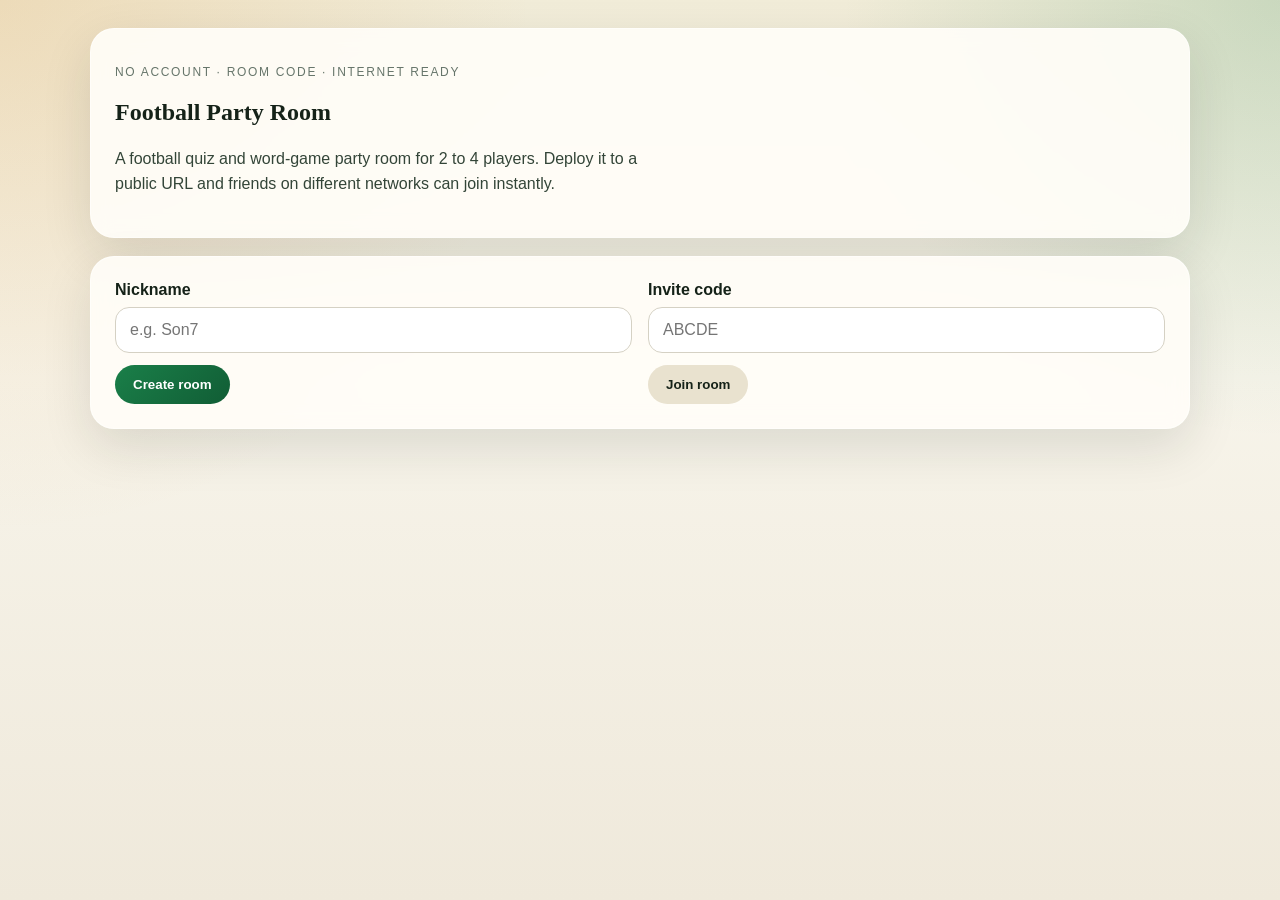
==== static/index.html @ c0b06896 "Initial upload Initial upload" ====
<!doctype html>
<html lang="en">
  <head>
    <meta charset="utf-8" />
    <meta name="viewport" content="width=device-width, initial-scale=1" />
    <title>Football Party Room</title>
    <link rel="stylesheet" href="/static/styles.css" />
  </head>
  <body>
    <main class="shell">
      <section class="hero card">
        <p class="eyebrow">No account · Room code · Internet ready</p>
        <h1>Football Party Room</h1>
        <p class="subtitle">
          A football quiz and word-game party room for 2 to 4 players.
          Deploy it to a public URL and friends on different networks can join instantly.
        </p>
      </section>

      <section id="entryCard" class="card grid-two">
        <div>
          <label for="nickname">Nickname</label>
          <input id="nickname" maxlength="18" placeholder="e.g. Son7" />
          <button id="createBtn" class="primary">Create room</button>
        </div>
        <div>
          <label for="roomCode">Invite code</label>
          <input id="roomCode" maxlength="5" placeholder="ABCDE" />
          <button id="joinBtn">Join room</button>
        </div>
      </section>

      <section id="gameCard" class="card hidden">
        <div class="topline">
          <div>
            <p class="small">ROOM CODE</p>
            <h2 id="roomLabel">-----</h2>
          </div>
          <div class="statusbox">
            <p class="small">STATUS</p>
            <strong id="phaseLabel">Lobby</strong>
          </div>
        </div>

        <div class="banner">
          <span id="syncLabel">Waiting for sync</span>
          <span id="messageLabel">The host can start once everyone joins.</span>
        </div>

        <div class="card-lite">
          <div>
            <p class="small">INVITE LINK</p>
            <strong id="inviteLink">Pending</strong>
            <p id="ttlLabel" class="muted">Room lifetime will appear here.</p>
          </div>
          <button id="copyInviteBtn">Copy invite link</button>
        </div>

        <div class="grid-two">
          <div class="panel">
            <h3>Players</h3>
            <div id="playersList" class="players"></div>
            <div id="hostControls" class="controls hidden">
              <button id="startBtn" class="primary">Start game</button>
              <button id="revealBtn">Reveal answer</button>
              <button id="nextBtn">Next round</button>
              <button id="resetBtn">New game</button>
            </div>
          </div>

          <div class="panel">
            <h3>Round</h3>
            <div id="roundBox" class="round empty">The game has not started yet.</div>
            <div id="answerBox" class="answerbox hidden">
              <label for="answerInput">Answer</label>
              <input id="answerInput" maxlength="40" placeholder="Enter your answer" />
              <button id="submitBtn" class="primary">Submit</button>
            </div>
          </div>
        </div>
      </section>
    </main>

    <script src="/static/app.js"></script>
  </body>
  </html>
---- static/styles.css ----
:root {
  --bg: #f7f4ea;
  --card: #fffdf8;
  --ink: #152218;
  --muted: #66756a;
  --line: #d5d1c4;
  --accent: #1a7f49;
  --accent-2: #d98d2b;
  --danger: #b14435;
  --shadow: 0 18px 50px rgba(21, 34, 24, 0.12);
}

* {
  box-sizing: border-box;
}

body {
  margin: 0;
  font-family: "Segoe UI", "Malgun Gothic", sans-serif;
  color: var(--ink);
  background:
    radial-gradient(circle at top left, rgba(217, 141, 43, 0.18), transparent 34%),
    radial-gradient(circle at top right, rgba(26, 127, 73, 0.18), transparent 28%),
    linear-gradient(180deg, #f1ecd8 0%, var(--bg) 42%, #efe9db 100%);
  min-height: 100vh;
}

.shell {
  width: min(1100px, calc(100vw - 32px));
  margin: 0 auto;
  padding: 28px 0 40px;
}

.card {
  background: rgba(255, 253, 248, 0.92);
  border: 1px solid rgba(255, 255, 255, 0.55);
  border-radius: 24px;
  box-shadow: var(--shadow);
  padding: 24px;
  margin-bottom: 18px;
  backdrop-filter: blur(10px);
}

.hero h1,
.panel h3,
.round h4,
#roomLabel {
  font-family: Georgia, "Times New Roman", serif;
}

.eyebrow,
.small {
  text-transform: uppercase;
  letter-spacing: 0.14em;
  color: var(--muted);
  font-size: 12px;
}

.subtitle {
  max-width: 62ch;
  line-height: 1.6;
  color: #334538;
}

.grid-two {
  display: grid;
  grid-template-columns: repeat(2, minmax(0, 1fr));
  gap: 16px;
}

label {
  display: block;
  font-weight: 700;
  margin-bottom: 8px;
}

input {
  width: 100%;
  border: 1px solid var(--line);
  background: #fff;
  border-radius: 14px;
  padding: 13px 14px;
  font-size: 16px;
  margin-bottom: 12px;
}

button {
  border: 0;
  border-radius: 999px;
  padding: 12px 18px;
  font-weight: 700;
  cursor: pointer;
  background: #e9e2cf;
  color: var(--ink);
}

button.primary {
  background: linear-gradient(135deg, var(--accent) 0%, #115d35 100%);
  color: #fff;
}

.hidden {
  display: none;
}

.topline,
.banner,
.player,
.submission {
  display: flex;
  align-items: center;
  justify-content: space-between;
  gap: 12px;
}

.banner {
  background: linear-gradient(135deg, rgba(26, 127, 73, 0.1), rgba(217, 141, 43, 0.14));
  border-radius: 18px;
  padding: 14px 16px;
  margin: 18px 0;
  flex-wrap: wrap;
}

.card-lite {
  display: flex;
  align-items: center;
  justify-content: space-between;
  gap: 16px;
  padding: 16px 18px;
  margin-bottom: 18px;
  border: 1px solid var(--line);
  border-radius: 18px;
  background: rgba(255, 255, 255, 0.72);
}

.statusbox {
  text-align: right;
}

.panel {
  border: 1px solid var(--line);
  border-radius: 18px;
  padding: 18px;
  background: rgba(255, 255, 255, 0.65);
}

.players,
.submissions,
.controls {
  display: grid;
  gap: 10px;
}

.player,
.submission {
  border: 1px solid var(--line);
  border-radius: 14px;
  padding: 12px 14px;
  background: #fff;
}

.player.me {
  border-color: var(--accent);
}

.player.host {
  background: #f0f7f3;
}

.round {
  min-height: 240px;
  border-radius: 18px;
  padding: 18px;
  background: linear-gradient(180deg, rgba(255,255,255,0.95), rgba(242, 239, 230, 0.9));
  border: 1px solid var(--line);
}

.round.empty {
  display: grid;
  place-items: center;
  color: var(--muted);
}

.options {
  display: flex;
  flex-wrap: wrap;
  gap: 8px;
  margin: 14px 0;
}

.option {
  padding: 8px 12px;
  border-radius: 999px;
  background: #efe7d3;
  border: 0;
  font: inherit;
}

.answerbox {
  margin-top: 14px;
}

.hint,
.reveal p {
  color: #425548;
  line-height: 1.5;
}

.muted {
  color: var(--muted);
  margin: 8px 0 0;
}

.submission.correct {
  background: #edf8f1;
}

.submission.wrong {
  background: #fbefec;
}

#syncLabel.bad {
  color: var(--danger);
}

@media (max-width: 760px) {
  .grid-two {
    grid-template-columns: 1fr;
  }

  .topline {
    align-items: flex-start;
    flex-direction: column;
  }

  .card-lite {
    align-items: flex-start;
    flex-direction: column;
  }

  .statusbox {
    text-align: left;
  }
}
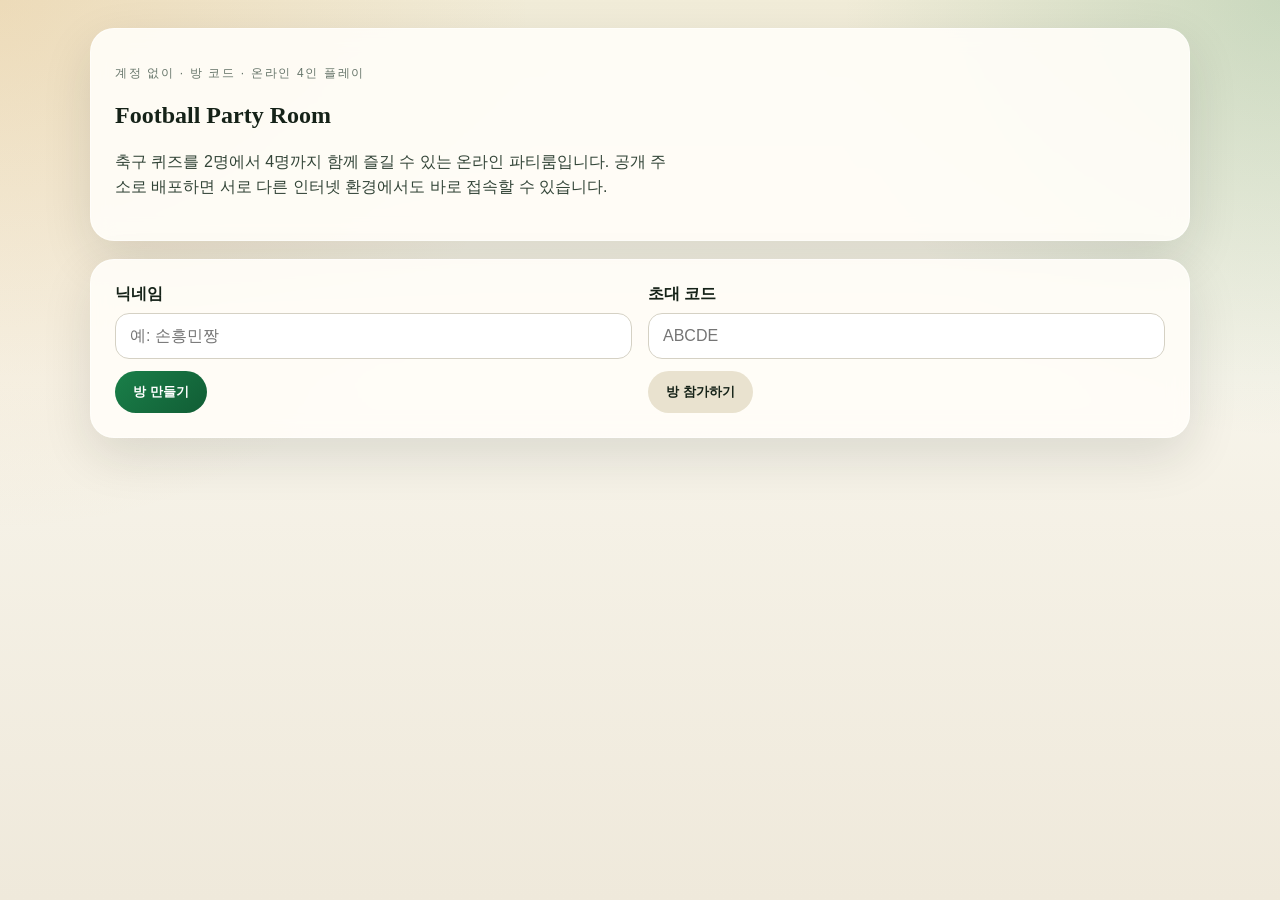
==== commit 91afe684: "Add files via upload 한글화 및 4지선다 UI 개선" ====
--- a/static/index.html
+++ b/static/index.html
@@ -1,5 +1,5 @@
 <!doctype html>
-<html lang="en">
+<html lang="ko">
   <head>
     <meta charset="utf-8" />
     <meta name="viewport" content="width=device-width, initial-scale=1" />
@@ -9,24 +9,24 @@
   <body>
     <main class="shell">
       <section class="hero card">
-        <p class="eyebrow">No account · Room code · Internet ready</p>
+        <p class="eyebrow">계정 없이 · 방 코드 · 온라인 4인 플레이</p>
         <h1>Football Party Room</h1>
         <p class="subtitle">
-          A football quiz and word-game party room for 2 to 4 players.
-          Deploy it to a public URL and friends on different networks can join instantly.
+          축구 퀴즈를 2명에서 4명까지 함께 즐길 수 있는 온라인 파티룸입니다.
+          공개 주소로 배포하면 서로 다른 인터넷 환경에서도 바로 접속할 수 있습니다.
         </p>
       </section>
 
       <section id="entryCard" class="card grid-two">
         <div>
-          <label for="nickname">Nickname</label>
-          <input id="nickname" maxlength="18" placeholder="e.g. Son7" />
-          <button id="createBtn" class="primary">Create room</button>
+          <label for="nickname">닉네임</label>
+          <input id="nickname" maxlength="18" placeholder="예: 손흥민짱" />
+          <button id="createBtn" class="primary">방 만들기</button>
         </div>
         <div>
-          <label for="roomCode">Invite code</label>
+          <label for="roomCode">초대 코드</label>
           <input id="roomCode" maxlength="5" placeholder="ABCDE" />
-          <button id="joinBtn">Join room</button>
+          <button id="joinBtn">방 참가하기</button>
         </div>
       </section>
 
@@ -37,44 +37,44 @@
             <h2 id="roomLabel">-----</h2>
           </div>
           <div class="statusbox">
-            <p class="small">STATUS</p>
-            <strong id="phaseLabel">Lobby</strong>
+            <p class="small">상태</p>
+            <strong id="phaseLabel">로비</strong>
           </div>
         </div>
 
         <div class="banner">
-          <span id="syncLabel">Waiting for sync</span>
-          <span id="messageLabel">The host can start once everyone joins.</span>
+          <span id="syncLabel">동기화 대기 중</span>
+          <span id="messageLabel">방장이 시작하면 게임이 열립니다.</span>
         </div>
 
         <div class="card-lite">
           <div>
-            <p class="small">INVITE LINK</p>
-            <strong id="inviteLink">Pending</strong>
-            <p id="ttlLabel" class="muted">Room lifetime will appear here.</p>
+            <p class="small">초대 링크</p>
+            <strong id="inviteLink">생성 대기 중</strong>
+            <p id="ttlLabel" class="muted">방 유지 시간이 여기에 표시됩니다.</p>
           </div>
-          <button id="copyInviteBtn">Copy invite link</button>
+          <button id="copyInviteBtn">초대 링크 복사</button>
         </div>
 
         <div class="grid-two">
           <div class="panel">
-            <h3>Players</h3>
+            <h3>플레이어</h3>
             <div id="playersList" class="players"></div>
             <div id="hostControls" class="controls hidden">
-              <button id="startBtn" class="primary">Start game</button>
-              <button id="revealBtn">Reveal answer</button>
-              <button id="nextBtn">Next round</button>
-              <button id="resetBtn">New game</button>
+              <button id="startBtn" class="primary">게임 시작</button>
+              <button id="revealBtn">정답 공개</button>
+              <button id="nextBtn">다음 라운드</button>
+              <button id="resetBtn">새 게임</button>
             </div>
           </div>
 
           <div class="panel">
-            <h3>Round</h3>
-            <div id="roundBox" class="round empty">The game has not started yet.</div>
+            <h3>라운드</h3>
+            <div id="roundBox" class="round empty">게임이 아직 시작되지 않았습니다.</div>
             <div id="answerBox" class="answerbox hidden">
-              <label for="answerInput">Answer</label>
-              <input id="answerInput" maxlength="40" placeholder="Enter your answer" />
-              <button id="submitBtn" class="primary">Submit</button>
+              <label for="answerInput">정답</label>
+              <input id="answerInput" maxlength="40" placeholder="정답 입력" />
+              <button id="submitBtn" class="primary">제출</button>
             </div>
           </div>
         </div>
--- a/static/styles.css
+++ b/static/styles.css
@@ -182,18 +182,31 @@
 }
 
 .options {
-  display: flex;
-  flex-wrap: wrap;
+  display: grid;
+  grid-template-columns: repeat(2, minmax(0, 1fr));
   gap: 8px;
   margin: 14px 0;
 }
 
 .option {
-  padding: 8px 12px;
-  border-radius: 999px;
+  width: 100%;
+  padding: 12px 14px;
+  border-radius: 16px;
   background: #efe7d3;
   border: 0;
   font: inherit;
+  text-align: left;
+  transition: transform 120ms ease, background-color 120ms ease;
+}
+
+.option:hover:not(:disabled) {
+  background: #e4d8bb;
+  transform: translateY(-1px);
+}
+
+.option.locked {
+  cursor: default;
+  opacity: 0.72;
 }
 
 .answerbox {
@@ -228,6 +241,10 @@
     grid-template-columns: 1fr;
   }
 
+  .options {
+    grid-template-columns: 1fr;
+  }
+
   .topline {
     align-items: flex-start;
     flex-direction: column;
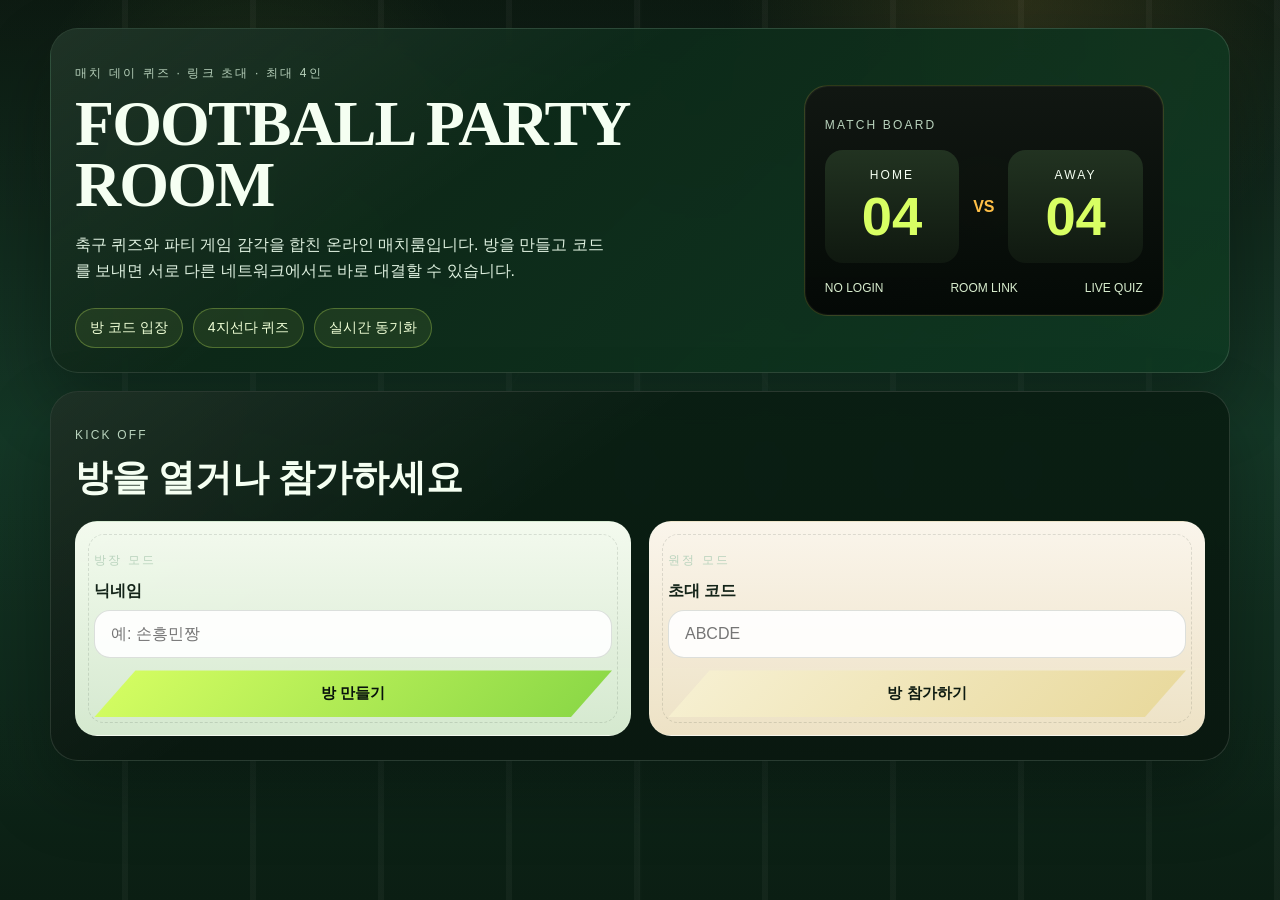
==== commit cd8d4e0e: "Add files via upload 축구 경기장 테마 디자인 적용 및 UI 정리" ====
--- a/static/index.html
+++ b/static/index.html
@@ -9,72 +9,119 @@
   <body>
     <main class="shell">
       <section class="hero card">
-        <p class="eyebrow">계정 없이 · 방 코드 · 온라인 4인 플레이</p>
-        <h1>Football Party Room</h1>
-        <p class="subtitle">
-          축구 퀴즈를 2명에서 4명까지 함께 즐길 수 있는 온라인 파티룸입니다.
-          공개 주소로 배포하면 서로 다른 인터넷 환경에서도 바로 접속할 수 있습니다.
-        </p>
-      </section>
+        <div class="hero-copy">
+          <p class="eyebrow">&#xB9E4;&#xCE58; &#xB370;&#xC774; &#xD034;&#xC988; &middot; &#xB9C1;&#xD06C; &#xCD08;&#xB300; &middot; &#xCD5C;&#xB300; 4&#xC778;</p>
+          <h1>Football Party Room</h1>
+          <p class="subtitle">
+            &#xCD95;&#xAD6C; &#xD034;&#xC988;&#xC640; &#xD30C;&#xD2F0; &#xAC8C;&#xC784; &#xAC10;&#xAC01;&#xC744; &#xD569;&#xCE5C; &#xC628;&#xB77C;&#xC778; &#xB9E4;&#xCE58;&#xB8F8;&#xC785;&#xB2C8;&#xB2E4;.
+            &#xBC29;&#xC744; &#xB9CC;&#xB4E4;&#xACE0; &#xCF54;&#xB4DC;&#xB97C; &#xBCF4;&#xB0B4;&#xBA74; &#xC11C;&#xB85C; &#xB2E4;&#xB978; &#xB124;&#xD2B8;&#xC6CC;&#xD06C;&#xC5D0;&#xC11C;&#xB3C4; &#xBC14;&#xB85C; &#xB300;&#xACB0;&#xD560; &#xC218; &#xC788;&#xC2B5;&#xB2C8;&#xB2E4;.
+          </p>
+          <div class="hero-tags">
+            <span class="tag">&#xBC29; &#xCF54;&#xB4DC; &#xC785;&#xC7A5;</span>
+            <span class="tag">4&#xC9C0;&#xC120;&#xB2E4; &#xD034;&#xC988;</span>
+            <span class="tag">&#xC2E4;&#xC2DC;&#xAC04; &#xB3D9;&#xAE30;&#xD654;</span>
+          </div>
+        </div>
 
-      <section id="entryCard" class="card grid-two">
-        <div>
-          <label for="nickname">닉네임</label>
-          <input id="nickname" maxlength="18" placeholder="예: 손흥민짱" />
-          <button id="createBtn" class="primary">방 만들기</button>
-        </div>
-        <div>
-          <label for="roomCode">초대 코드</label>
-          <input id="roomCode" maxlength="5" placeholder="ABCDE" />
-          <button id="joinBtn">방 참가하기</button>
+        <div class="scoreboard">
+          <div class="scoreboard-frame">
+            <p class="scoreboard-label">MATCH BOARD</p>
+            <div class="scoreboard-main">
+              <div class="scoreblock">
+                <span class="scoreblock-name">HOME</span>
+                <strong>04</strong>
+              </div>
+              <div class="score-divider">VS</div>
+              <div class="scoreblock">
+                <span class="scoreblock-name">AWAY</span>
+                <strong>04</strong>
+              </div>
+            </div>
+            <div class="scoreboard-meta">
+              <span>NO LOGIN</span>
+              <span>ROOM LINK</span>
+              <span>LIVE QUIZ</span>
+            </div>
+          </div>
         </div>
       </section>
 
-      <section id="gameCard" class="card hidden">
+      <section id="entryCard" class="card entry-stage">
+        <div class="entry-head">
+          <p class="small">KICK OFF</p>
+          <h2>&#xBC29;&#xC744; &#xC5F4;&#xAC70;&#xB098; &#xCC38;&#xAC00;&#xD558;&#xC138;&#xC694;</h2>
+        </div>
+
+        <div class="grid-two">
+          <div class="entry-panel create-panel">
+            <p class="panel-kicker">&#xBC29;&#xC7A5; &#xBAA8;&#xB4DC;</p>
+            <label for="nickname">&#xB2C9;&#xB124;&#xC784;</label>
+            <input id="nickname" maxlength="18" placeholder="&#xC608;: &#xC190;&#xD765;&#xBBFC;&#xC9F1;" />
+            <button id="createBtn" class="primary">&#xBC29; &#xB9CC;&#xB4E4;&#xAE30;</button>
+          </div>
+
+          <div class="entry-panel join-panel">
+            <p class="panel-kicker">&#xC6D0;&#xC815; &#xBAA8;&#xB4DC;</p>
+            <label for="roomCode">&#xCD08;&#xB300; &#xCF54;&#xB4DC;</label>
+            <input id="roomCode" maxlength="5" placeholder="ABCDE" />
+            <button id="joinBtn">&#xBC29; &#xCC38;&#xAC00;&#xD558;&#xAE30;</button>
+          </div>
+        </div>
+
+        <div id="entryNotice" class="entry-notice hidden" aria-live="polite"></div>
+      </section>
+
+      <section id="gameCard" class="card stadium-card hidden">
         <div class="topline">
-          <div>
+          <div class="room-headline">
             <p class="small">ROOM CODE</p>
             <h2 id="roomLabel">-----</h2>
           </div>
           <div class="statusbox">
-            <p class="small">상태</p>
-            <strong id="phaseLabel">로비</strong>
+            <p class="small">&#xC0C1;&#xD0DC;</p>
+            <strong id="phaseLabel">&#xB85C;&#xBE44;</strong>
           </div>
         </div>
 
         <div class="banner">
-          <span id="syncLabel">동기화 대기 중</span>
-          <span id="messageLabel">방장이 시작하면 게임이 열립니다.</span>
+          <span id="syncLabel">&#xB3D9;&#xAE30;&#xD654; &#xB300;&#xAE30; &#xC911;</span>
+          <span id="messageLabel">&#xBC29;&#xC7A5;&#xC774; &#xC2DC;&#xC791;&#xD558;&#xBA74; &#xAC8C;&#xC784;&#xC774; &#xC5F4;&#xB9BD;&#xB2C8;&#xB2E4;.</span>
         </div>
 
-        <div class="card-lite">
+        <div class="card-lite invite-board">
           <div>
-            <p class="small">초대 링크</p>
-            <strong id="inviteLink">생성 대기 중</strong>
-            <p id="ttlLabel" class="muted">방 유지 시간이 여기에 표시됩니다.</p>
+            <p class="small">&#xCD08;&#xB300; &#xB9C1;&#xD06C;</p>
+            <strong id="inviteLink">&#xC0DD;&#xC131; &#xB300;&#xAE30; &#xC911;</strong>
+            <p id="ttlLabel" class="muted">&#xBC29; &#xC720;&#xC9C0; &#xC2DC;&#xAC04;&#xC774; &#xC5EC;&#xAE30;&#xC5D0; &#xD45C;&#xC2DC;&#xB429;&#xB2C8;&#xB2E4;.</p>
           </div>
-          <button id="copyInviteBtn">초대 링크 복사</button>
+          <button id="copyInviteBtn">&#xCD08;&#xB300; &#xB9C1;&#xD06C; &#xBCF5;&#xC0AC;</button>
         </div>
 
-        <div class="grid-two">
-          <div class="panel">
-            <h3>플레이어</h3>
+        <div class="grid-two arena-grid">
+          <div class="panel roster-panel">
+            <div class="panel-head">
+              <p class="small">ROSTER</p>
+              <h3>&#xD50C;&#xB808;&#xC774;&#xC5B4;</h3>
+            </div>
             <div id="playersList" class="players"></div>
             <div id="hostControls" class="controls hidden">
-              <button id="startBtn" class="primary">게임 시작</button>
-              <button id="revealBtn">정답 공개</button>
-              <button id="nextBtn">다음 라운드</button>
-              <button id="resetBtn">새 게임</button>
+              <button id="startBtn" class="primary">&#xAC8C;&#xC784; &#xC2DC;&#xC791;</button>
+              <button id="revealBtn">&#xC815;&#xB2F5; &#xACF5;&#xAC1C;</button>
+              <button id="nextBtn">&#xB2E4;&#xC74C; &#xB77C;&#xC6B4;&#xB4DC;</button>
+              <button id="resetBtn">&#xC0C8; &#xAC8C;&#xC784;</button>
             </div>
           </div>
 
-          <div class="panel">
-            <h3>라운드</h3>
-            <div id="roundBox" class="round empty">게임이 아직 시작되지 않았습니다.</div>
+          <div class="panel round-panel">
+            <div class="panel-head">
+              <p class="small">MATCH PLAY</p>
+              <h3>&#xB77C;&#xC6B4;&#xB4DC;</h3>
+            </div>
+            <div id="roundBox" class="round empty">&#xAC8C;&#xC784;&#xC774; &#xC544;&#xC9C1; &#xC2DC;&#xC791;&#xB418;&#xC9C0; &#xC54A;&#xC558;&#xC2B5;&#xB2C8;&#xB2E4;.</div>
             <div id="answerBox" class="answerbox hidden">
-              <label for="answerInput">정답</label>
-              <input id="answerInput" maxlength="40" placeholder="정답 입력" />
-              <button id="submitBtn" class="primary">제출</button>
+              <label for="answerInput">&#xC815;&#xB2F5;</label>
+              <input id="answerInput" maxlength="40" placeholder="&#xC815;&#xB2F5; &#xC785;&#xB825;" />
+              <button id="submitBtn" class="primary">&#xC81C;&#xCD9C;</button>
             </div>
           </div>
         </div>
--- a/static/styles.css
+++ b/static/styles.css
@@ -1,102 +1,324 @@
 :root {
-  --bg: #f7f4ea;
-  --card: #fffdf8;
-  --ink: #152218;
-  --muted: #66756a;
-  --line: #d5d1c4;
-  --accent: #1a7f49;
-  --accent-2: #d98d2b;
-  --danger: #b14435;
-  --shadow: 0 18px 50px rgba(21, 34, 24, 0.12);
+  --bg-dark: #08160d;
+  --bg-mid: #123524;
+  --bg-light: #1b5c3a;
+  --card: rgba(8, 21, 13, 0.8);
+  --card-soft: rgba(245, 252, 242, 0.08);
+  --card-bright: rgba(250, 255, 246, 0.92);
+  --line: rgba(235, 246, 233, 0.14);
+  --line-strong: rgba(235, 246, 233, 0.32);
+  --text: #f5fff2;
+  --text-dim: #b9d3bd;
+  --ink-dark: #132318;
+  --accent: #d8ff63;
+  --accent-deep: #87d645;
+  --accent-warm: #ffbf47;
+  --danger: #ff7a6b;
+  --success: #6ee7a8;
+  --shadow: 0 30px 70px rgba(0, 0, 0, 0.28);
 }
 
 * {
   box-sizing: border-box;
 }
 
+html {
+  min-height: 100%;
+}
+
 body {
   margin: 0;
-  font-family: "Segoe UI", "Malgun Gothic", sans-serif;
-  color: var(--ink);
-  background:
-    radial-gradient(circle at top left, rgba(217, 141, 43, 0.18), transparent 34%),
-    radial-gradient(circle at top right, rgba(26, 127, 73, 0.18), transparent 28%),
-    linear-gradient(180deg, #f1ecd8 0%, var(--bg) 42%, #efe9db 100%);
   min-height: 100vh;
+  color: var(--text);
+  font-family: "Trebuchet MS", "Malgun Gothic", sans-serif;
+  background:
+    radial-gradient(circle at 20% 15%, rgba(216, 255, 99, 0.08), transparent 18%),
+    radial-gradient(circle at 80% 0%, rgba(255, 191, 71, 0.12), transparent 22%),
+    linear-gradient(180deg, rgba(255, 255, 255, 0.02), rgba(255, 255, 255, 0)),
+    repeating-linear-gradient(
+      90deg,
+      transparent 0,
+      transparent 9.5%,
+      rgba(255, 255, 255, 0.035) 9.5%,
+      rgba(255, 255, 255, 0.035) 10%
+    ),
+    linear-gradient(180deg, var(--bg-dark) 0%, var(--bg-mid) 48%, #0b1e13 100%);
+  overflow-x: hidden;
+}
+
+body::before {
+  content: "";
+  position: fixed;
+  inset: 0;
+  pointer-events: none;
+  background:
+    radial-gradient(circle at center, transparent 0 18%, rgba(255, 255, 255, 0.05) 18.3%, transparent 18.7%),
+    linear-gradient(90deg, transparent 49.7%, rgba(255, 255, 255, 0.06) 50%, transparent 50.3%);
+  opacity: 0.26;
 }
 
 .shell {
-  width: min(1100px, calc(100vw - 32px));
+  position: relative;
+  width: min(1180px, calc(100vw - 28px));
   margin: 0 auto;
-  padding: 28px 0 40px;
+  padding: 28px 0 42px;
 }
 
 .card {
-  background: rgba(255, 253, 248, 0.92);
-  border: 1px solid rgba(255, 255, 255, 0.55);
-  border-radius: 24px;
+  position: relative;
+  overflow: hidden;
+  border-radius: 28px;
+  margin-bottom: 18px;
+  padding: 24px;
+  border: 1px solid var(--line);
   box-shadow: var(--shadow);
-  padding: 24px;
-  margin-bottom: 18px;
-  backdrop-filter: blur(10px);
+  backdrop-filter: blur(16px);
+  animation: rise-in 0.65s ease both;
+}
+
+.card::after {
+  content: "";
+  position: absolute;
+  inset: 0;
+  background: linear-gradient(145deg, rgba(255, 255, 255, 0.08), transparent 38%);
+  pointer-events: none;
+}
+
+.hero {
+  display: grid;
+  grid-template-columns: minmax(0, 1.2fr) minmax(300px, 0.8fr);
+  gap: 24px;
+  background:
+    linear-gradient(135deg, rgba(12, 33, 20, 0.96), rgba(15, 57, 34, 0.9)),
+    radial-gradient(circle at top right, rgba(216, 255, 99, 0.12), transparent 32%);
+}
+
+.hero-copy,
+.scoreboard,
+.entry-head,
+.entry-panel,
+.invite-board,
+.panel {
+  position: relative;
+  z-index: 1;
 }
 
 .hero h1,
 .panel h3,
-.round h4,
-#roomLabel {
-  font-family: Georgia, "Times New Roman", serif;
+.room-headline h2,
+.entry-head h2 {
+  margin: 0;
+  font-family: "Rockwell", Georgia, serif;
+}
+
+.hero h1 {
+  font-size: clamp(2.4rem, 5vw, 4.6rem);
+  line-height: 0.95;
+  letter-spacing: -0.03em;
+  text-transform: uppercase;
 }
 
 .eyebrow,
-.small {
+.small,
+.panel-kicker,
+.scoreboard-label,
+.scoreblock-name {
+  font-size: 12px;
+  letter-spacing: 0.18em;
   text-transform: uppercase;
-  letter-spacing: 0.14em;
-  color: var(--muted);
+}
+
+.eyebrow,
+.small,
+.panel-kicker,
+.scoreboard-label {
+  color: var(--text-dim);
+}
+
+.subtitle {
+  max-width: 60ch;
+  margin: 16px 0 0;
+  color: #def0df;
+  line-height: 1.65;
+}
+
+.hero-tags {
+  display: flex;
+  flex-wrap: wrap;
+  gap: 10px;
+  margin-top: 24px;
+}
+
+.tag {
+  padding: 10px 14px;
+  border: 1px solid rgba(216, 255, 99, 0.28);
+  border-radius: 999px;
+  color: #efffd6;
+  background: rgba(216, 255, 99, 0.08);
+  font-size: 14px;
+}
+
+.scoreboard {
+  display: grid;
+  place-items: center;
+}
+
+.scoreboard-frame {
+  width: 100%;
+  max-width: 360px;
+  padding: 20px;
+  border-radius: 24px;
+  background:
+    linear-gradient(180deg, rgba(18, 22, 18, 0.95), rgba(4, 8, 5, 0.96)),
+    radial-gradient(circle at center, rgba(216, 255, 99, 0.08), transparent 45%);
+  border: 1px solid rgba(216, 255, 99, 0.2);
+  box-shadow: inset 0 0 0 1px rgba(255, 255, 255, 0.04);
+}
+
+.scoreboard-main {
+  display: grid;
+  grid-template-columns: 1fr auto 1fr;
+  align-items: center;
+  gap: 14px;
+  margin: 18px 0;
+}
+
+.scoreblock {
+  display: grid;
+  gap: 8px;
+  padding: 18px 12px;
+  text-align: center;
+  border-radius: 18px;
+  background: linear-gradient(180deg, rgba(37, 56, 36, 0.86), rgba(16, 25, 16, 0.95));
+}
+
+.scoreblock strong {
+  font-size: clamp(2rem, 5vw, 3.4rem);
+  color: var(--accent);
+  line-height: 1;
+}
+
+.score-divider {
+  font-weight: 800;
+  color: var(--accent-warm);
+}
+
+.scoreboard-meta {
+  display: flex;
+  justify-content: space-between;
+  gap: 8px;
+  color: #d8edce;
   font-size: 12px;
 }
 
-.subtitle {
-  max-width: 62ch;
-  line-height: 1.6;
-  color: #334538;
+.entry-stage,
+.stadium-card {
+  background:
+    linear-gradient(180deg, rgba(9, 29, 18, 0.92), rgba(9, 23, 15, 0.92)),
+    radial-gradient(circle at top left, rgba(255, 191, 71, 0.07), transparent 25%);
+}
+
+.entry-head {
+  margin-bottom: 18px;
+}
+
+.entry-head h2 {
+  margin-top: 6px;
+  font-size: clamp(1.6rem, 3vw, 2.3rem);
 }
 
 .grid-two {
   display: grid;
   grid-template-columns: repeat(2, minmax(0, 1fr));
-  gap: 16px;
+  gap: 18px;
+}
+
+.entry-panel,
+.panel,
+.card-lite,
+.banner {
+  border: 1px solid var(--line);
+  border-radius: 22px;
+}
+
+.entry-panel {
+  padding: 18px;
+  background:
+    linear-gradient(180deg, rgba(248, 255, 243, 0.98), rgba(233, 245, 229, 0.93));
+  color: var(--ink-dark);
+}
+
+.entry-panel::before {
+  content: "";
+  position: absolute;
+  inset: 12px;
+  border: 1px dashed rgba(19, 35, 24, 0.12);
+  border-radius: 16px;
+  pointer-events: none;
+}
+
+.create-panel {
+  background:
+    linear-gradient(180deg, rgba(248, 255, 243, 0.98), rgba(224, 244, 218, 0.95));
+}
+
+.join-panel {
+  background:
+    linear-gradient(180deg, rgba(255, 250, 240, 0.98), rgba(250, 237, 208, 0.95));
+}
+
+.entry-notice {
+  grid-column: 1 / -1;
+  padding: 12px 14px;
+  border-radius: 16px;
+  background: rgba(255, 122, 107, 0.14);
+  border: 1px solid rgba(255, 122, 107, 0.26);
+  color: #ffd6d0;
+  font-weight: 700;
 }
 
 label {
   display: block;
-  font-weight: 700;
   margin-bottom: 8px;
+  font-weight: 800;
 }
 
 input {
   width: 100%;
-  border: 1px solid var(--line);
-  background: #fff;
-  border-radius: 14px;
-  padding: 13px 14px;
+  padding: 14px 16px;
+  border: 1px solid rgba(19, 35, 24, 0.14);
+  border-radius: 16px;
+  margin-bottom: 12px;
+  background: rgba(255, 255, 255, 0.9);
   font-size: 16px;
-  margin-bottom: 12px;
 }
 
 button {
   border: 0;
-  border-radius: 999px;
-  padding: 12px 18px;
-  font-weight: 700;
+  width: 100%;
+  padding: 14px 18px;
+  font-weight: 800;
+  font-size: 15px;
   cursor: pointer;
-  background: #e9e2cf;
-  color: var(--ink);
+  color: #0e1b11;
+  background: linear-gradient(135deg, #f7f1d4, #e8d89a);
+  clip-path: polygon(8% 0, 100% 0, 92% 100%, 0 100%);
+  transition: transform 140ms ease, filter 140ms ease, background-color 140ms ease;
+}
+
+button:hover:not(:disabled) {
+  transform: translateY(-1px);
+  filter: brightness(1.04);
+}
+
+button:disabled {
+  cursor: default;
+  opacity: 0.58;
 }
 
 button.primary {
-  background: linear-gradient(135deg, var(--accent) 0%, #115d35 100%);
-  color: #fff;
+  color: #08120c;
+  background: linear-gradient(135deg, var(--accent), var(--accent-deep));
 }
 
 .hidden {
@@ -106,42 +328,46 @@
 .topline,
 .banner,
 .player,
-.submission {
-  display: flex;
-  align-items: center;
-  justify-content: space-between;
-  gap: 12px;
-}
-
-.banner {
-  background: linear-gradient(135deg, rgba(26, 127, 73, 0.1), rgba(217, 141, 43, 0.14));
-  border-radius: 18px;
-  padding: 14px 16px;
-  margin: 18px 0;
-  flex-wrap: wrap;
-}
-
+.submission,
 .card-lite {
   display: flex;
   align-items: center;
   justify-content: space-between;
-  gap: 16px;
+  gap: 14px;
+}
+
+.room-headline h2 {
+  font-size: clamp(2rem, 4vw, 3rem);
+  letter-spacing: 0.08em;
+}
+
+.banner {
+  flex-wrap: wrap;
+  margin: 18px 0;
   padding: 16px 18px;
+  background:
+    linear-gradient(90deg, rgba(216, 255, 99, 0.12), rgba(255, 191, 71, 0.14)),
+    rgba(255, 255, 255, 0.02);
+}
+
+.card-lite {
+  padding: 18px;
   margin-bottom: 18px;
-  border: 1px solid var(--line);
-  border-radius: 18px;
-  background: rgba(255, 255, 255, 0.72);
-}
-
-.statusbox {
-  text-align: right;
+  background: rgba(255, 255, 255, 0.04);
 }
 
 .panel {
-  border: 1px solid var(--line);
-  border-radius: 18px;
   padding: 18px;
-  background: rgba(255, 255, 255, 0.65);
+  background: rgba(250, 255, 246, 0.05);
+}
+
+.panel-head {
+  margin-bottom: 16px;
+}
+
+.panel-head h3 {
+  margin-top: 4px;
+  font-size: 1.8rem;
 }
 
 .players,
@@ -153,109 +379,169 @@
 
 .player,
 .submission {
+  padding: 13px 15px;
+  border-radius: 18px;
   border: 1px solid var(--line);
-  border-radius: 14px;
-  padding: 12px 14px;
-  background: #fff;
+  background:
+    linear-gradient(180deg, rgba(255, 255, 255, 0.08), rgba(255, 255, 255, 0.04));
 }
 
 .player.me {
-  border-color: var(--accent);
+  border-color: rgba(216, 255, 99, 0.42);
+  box-shadow: inset 0 0 0 1px rgba(216, 255, 99, 0.18);
 }
 
 .player.host {
-  background: #f0f7f3;
+  background:
+    linear-gradient(180deg, rgba(216, 255, 99, 0.16), rgba(255, 255, 255, 0.04));
 }
 
 .round {
-  min-height: 240px;
+  min-height: 280px;
+  padding: 20px;
+  border-radius: 22px;
+  border: 1px solid var(--line-strong);
+  background:
+    radial-gradient(circle at center, rgba(255, 255, 255, 0.06), transparent 45%),
+    linear-gradient(180deg, rgba(20, 72, 44, 0.96), rgba(15, 57, 34, 0.96));
+  position: relative;
+  overflow: hidden;
+}
+
+.round::before {
+  content: "";
+  position: absolute;
+  inset: 16px;
+  border: 2px solid rgba(255, 255, 255, 0.12);
   border-radius: 18px;
-  padding: 18px;
-  background: linear-gradient(180deg, rgba(255,255,255,0.95), rgba(242, 239, 230, 0.9));
-  border: 1px solid var(--line);
+  pointer-events: none;
+}
+
+.round::after {
+  content: "";
+  position: absolute;
+  left: 50%;
+  top: 16px;
+  bottom: 16px;
+  width: 1px;
+  background: rgba(255, 255, 255, 0.14);
+  transform: translateX(-50%);
+  pointer-events: none;
+}
+
+.round > * {
+  position: relative;
+  z-index: 1;
 }
 
 .round.empty {
   display: grid;
   place-items: center;
-  color: var(--muted);
+  color: #d8e7d7;
+}
+
+.round h4 {
+  margin: 12px 0 14px;
+  font-size: clamp(1.3rem, 2vw, 1.8rem);
+  line-height: 1.3;
 }
 
 .options {
   display: grid;
   grid-template-columns: repeat(2, minmax(0, 1fr));
-  gap: 8px;
-  margin: 14px 0;
+  gap: 10px;
+  margin: 16px 0;
 }
 
 .option {
   width: 100%;
-  padding: 12px 14px;
-  border-radius: 16px;
-  background: #efe7d3;
-  border: 0;
-  font: inherit;
   text-align: left;
-  transition: transform 120ms ease, background-color 120ms ease;
+  color: #092010;
+  background: linear-gradient(180deg, #f7ffdc, #e7f0c2);
 }
 
 .option:hover:not(:disabled) {
-  background: #e4d8bb;
-  transform: translateY(-1px);
+  background: linear-gradient(180deg, #fcffd8, #d8ff63);
 }
 
 .option.locked {
-  cursor: default;
-  opacity: 0.72;
+  color: #23332a;
+  background: linear-gradient(180deg, rgba(240, 248, 226, 0.8), rgba(210, 220, 188, 0.74));
 }
 
 .answerbox {
   margin-top: 14px;
 }
 
-.hint,
-.reveal p {
-  color: #425548;
-  line-height: 1.5;
-}
-
+.reveal p,
 .muted {
-  color: var(--muted);
+  color: #d0e6cf;
+  line-height: 1.6;
+}
+
+.muted {
   margin: 8px 0 0;
 }
 
 .submission.correct {
-  background: #edf8f1;
+  background: linear-gradient(180deg, rgba(110, 231, 168, 0.18), rgba(255, 255, 255, 0.04));
 }
 
 .submission.wrong {
-  background: #fbefec;
+  background: linear-gradient(180deg, rgba(255, 122, 107, 0.16), rgba(255, 255, 255, 0.04));
 }
 
 #syncLabel.bad {
-  color: var(--danger);
+  color: #ffd1cb;
+}
+
+@keyframes rise-in {
+  from {
+    opacity: 0;
+    transform: translateY(16px);
+  }
+  to {
+    opacity: 1;
+    transform: translateY(0);
+  }
+}
+
+.hero {
+  animation-delay: 0ms;
+}
+
+.entry-stage {
+  animation-delay: 110ms;
+}
+
+.stadium-card {
+  animation-delay: 170ms;
+}
+
+@media (max-width: 900px) {
+  .hero {
+    grid-template-columns: 1fr;
+  }
 }
 
 @media (max-width: 760px) {
-  .grid-two {
-    grid-template-columns: 1fr;
-  }
-
+  .grid-two,
   .options {
     grid-template-columns: 1fr;
   }
 
-  .topline {
+  .topline,
+  .card-lite,
+  .banner {
     align-items: flex-start;
     flex-direction: column;
   }
 
-  .card-lite {
-    align-items: flex-start;
-    flex-direction: column;
-  }
-
   .statusbox {
     text-align: left;
   }
-}
+
+  .room-headline h2 {
+    font-size: 2.2rem;
+  }
+}
